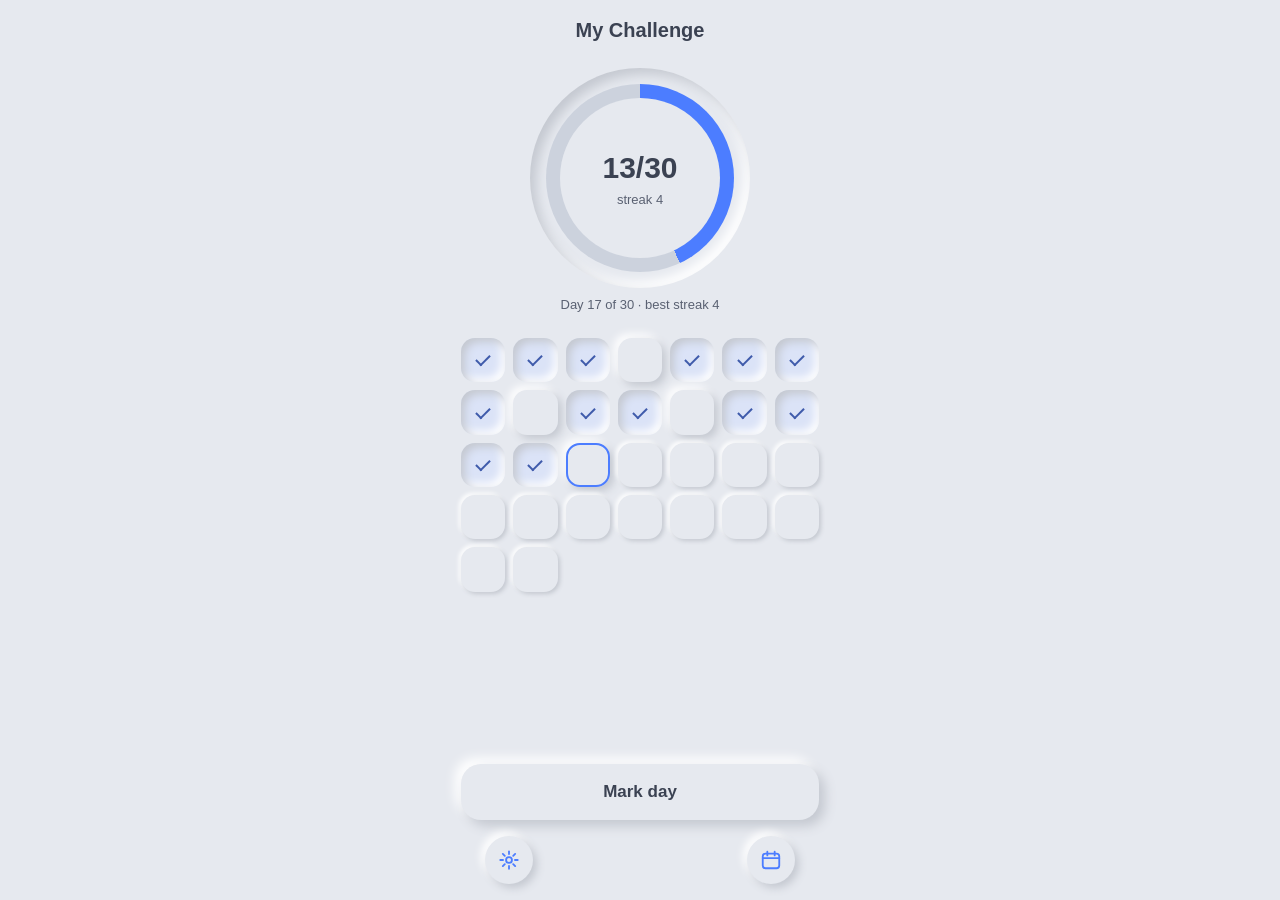
==== index.html @ 33a00a95 "Шаг 1: крейт challenge-tracker, style.css и статичный главный экран style.css написан сразу как наст" ====
<!doctype html>
<html lang="en">
<head>
<meta charset="utf-8">
<meta name="viewport" content="width=device-width, initial-scale=1, viewport-fit=cover">
<title>Challenge Tracker</title>
<link rel="stylesheet" href="style.css">
</head>
<body>

<!-- Шаг 1: статичный макет главного экрана. Данные — те же, что на макете в Pencil:
     старт 25.07.2026, N = 30, сегодня 10.08.2026 (день 17), выполнено 13, пропущены 4, 9, 12.
     На шаге 2 всё внутри <body> заменяется на mount_to_body. -->

<div class="app">
  <h1 class="title">My Challenge</h1>

  <div class="ring-well pressed">
    <div class="ring" style="--p:43">
      <div class="ring-face">
        <div class="ring-count">13/30</div>
        <div class="ring-streak">streak 4</div>
      </div>
    </div>
  </div>

  <p class="sub">Day 17 of 30 · best streak 4</p>

  <div class="grid" style="--cols:7">
    <button class="day done pressed-sm"></button>
    <button class="day done pressed-sm"></button>
    <button class="day done pressed-sm"></button>
    <button class="day raised-sm"></button>
    <button class="day done pressed-sm"></button>
    <button class="day done pressed-sm"></button>
    <button class="day done pressed-sm"></button>
    <button class="day done pressed-sm"></button>
    <button class="day raised-sm"></button>
    <button class="day done pressed-sm"></button>
    <button class="day done pressed-sm"></button>
    <button class="day raised-sm"></button>
    <button class="day done pressed-sm"></button>
    <button class="day done pressed-sm"></button>
    <button class="day done pressed-sm"></button>
    <button class="day done pressed-sm"></button>
    <button class="day today raised-sm"></button>
    <button class="day raised-flat" disabled></button>
    <button class="day raised-flat" disabled></button>
    <button class="day raised-flat" disabled></button>
    <button class="day raised-flat" disabled></button>
    <button class="day raised-flat" disabled></button>
    <button class="day raised-flat" disabled></button>
    <button class="day raised-flat" disabled></button>
    <button class="day raised-flat" disabled></button>
    <button class="day raised-flat" disabled></button>
    <button class="day raised-flat" disabled></button>
    <button class="day raised-flat" disabled></button>
    <button class="day raised-flat" disabled></button>
    <button class="day raised-flat" disabled></button>
  </div>

  <div class="footer">
    <button class="btn raised">Mark day</button>
    <div class="icons">
      <button class="icon-btn raised-sm" aria-label="Settings">
        <svg viewBox="0 0 24 24" fill="none" stroke="currentColor" stroke-width="2" stroke-linecap="round">
          <circle cx="12" cy="12" r="3.2"/>
          <path d="M12 2.5v3M12 18.5v3M2.5 12h3M18.5 12h3M5.3 5.3 7.4 7.4M16.6 16.6l2.1 2.1M18.7 5.3 16.6 7.4M7.4 16.6l-2.1 2.1"/>
        </svg>
      </button>
      <button class="icon-btn raised-sm" aria-label="Calendar">
        <svg viewBox="0 0 24 24" fill="none" stroke="currentColor" stroke-width="2" stroke-linecap="round">
          <rect x="3" y="5" width="18" height="16" rx="3"/>
          <path d="M3 10h18M8 3v4M16 3v4"/>
        </svg>
      </button>
    </div>
  </div>
</div>

</body>
</html>
---- style.css ----
/* Challenge Tracker — неоморфизм, mobile-first. Все решения и обоснования — design.md */

:root {
  --bg: #e6e9ef;
  --fg: #3b4252;
  --fg-muted: #5a6172;
  --accent: #4c7dff;
  --accent-tint: #dbe3f7;
  --accent-ink: #3f5bab;
  --track: #ccd2dd;
  --sh-dark: #c4c8d0;
  --sh-light: #ffffff;
  --r: 20px;
}

/* ── Три размера рельефа. Одна пара 6/12 на клетке 44px съедает саму клетку ── */

.raised      { box-shadow:  6px  6px 12px var(--sh-dark), -6px -6px 12px var(--sh-light); }
.pressed     { box-shadow: inset  6px  6px 12px var(--sh-dark), inset -6px -6px 12px var(--sh-light); }
.raised-sm   { box-shadow:  4px  4px  8px var(--sh-dark), -4px -4px  8px var(--sh-light); }
.pressed-sm  { box-shadow: inset  4px  4px  8px var(--sh-dark), inset -4px -4px  8px var(--sh-light); }
.raised-flat { box-shadow:  2px  2px  4px var(--sh-dark), -2px -2px  4px var(--sh-light); }

/* ── База ── */

* { box-sizing: border-box; }

html, body { margin: 0; }

body {
  background: var(--bg);
  color: var(--fg);
  font: 16px/1.4 -apple-system, "Segoe UI", Roboto, sans-serif;
  -webkit-tap-highlight-color: transparent;
}

button {
  font: inherit;
  color: inherit;
  background: var(--bg);
  border: 0;
  cursor: pointer;
  touch-action: manipulation;
}

.app {
  max-width: 390px;
  min-height: 100dvh;
  margin: 0 auto;
  padding: max(16px, env(safe-area-inset-top)) 16px calc(16px + env(safe-area-inset-bottom));
  display: flex;
  flex-direction: column;
  gap: 24px;
}

.title {
  margin: 0;
  font-size: 20px;
  font-weight: 600;
  text-align: center;
}

/* ── Кольцо. CSS, без SVG: --p приходит инлайн-стилем ── */

.ring-well {
  width: 220px;
  height: 220px;
  margin: 0 auto;
  border-radius: 50%;
  display: grid;
  place-items: center;
}

.ring {
  width: 188px;
  height: 188px;
  border-radius: 50%;
  display: grid;
  place-items: center;
  background: conic-gradient(var(--accent) calc(var(--p) * 1%), var(--track) 0);
}

/* Внутренний круг цвета фона превращает диск в кольцо толщиной 14px */
.ring-face {
  width: 160px;
  height: 160px;
  border-radius: 50%;
  background: var(--bg);
  display: flex;
  flex-direction: column;
  align-items: center;
  justify-content: center;
  gap: 2px;
}

.ring-count  { font-size: 30px; font-weight: 700; }
.ring-streak { font-size: 13px; color: var(--fg-muted); }

.sub {
  margin: -16px 0 0;
  font-size: 13px;
  text-align: center;
  color: var(--fg-muted);
}

/* ── Сетка челленджа. Число колонок от N, клетка всегда квадратная ── */

.grid {
  display: grid;
  grid-template-columns: repeat(var(--cols), 1fr);
  gap: 8px;
}

.grid.dense { gap: 4px; }

.day {
  aspect-ratio: 1;
  border-radius: 14px;
  background: var(--bg);
  display: grid;
  place-items: center;
  padding: 0;
  transition: box-shadow 150ms, transform 150ms, background-color 150ms;
}

.grid.dense .day { border-radius: 4px; }

.day.done { background: var(--accent-tint); }

/* Галочка чистым CSS: второй, независимый от теней признак «сделано» */
.day.done::after,
.btn.marked::before {
  content: "";
  width: 12px;
  height: 6px;
  border-left: 2.5px solid var(--accent-ink);
  border-bottom: 2.5px solid var(--accent-ink);
  transform: rotate(-45deg) translate(1px, -1px);
}

/* На плотных ярусах клетка меньше галочки — остаётся только заливка */
.grid.dense .day.done::after { display: none; }

/* Будущее и всё вне [start, start+N) гасится рельефом (.raised-flat), а не прозрачностью:
   opacity 0.45 на клетке, у которой видна только тень, почти не отличима от пропущенного дня. */

.day.today { outline: 2px solid var(--accent); outline-offset: -2px; }

/* ── Кнопки ── */

.footer {
  margin-top: auto;
  display: flex;
  flex-direction: column;
  gap: 16px;
}

.btn {
  width: 100%;
  height: 56px;
  border-radius: var(--r);
  font-size: 17px;
  font-weight: 600;
  display: flex;
  align-items: center;
  justify-content: center;
  gap: 8px;
  transition: box-shadow 150ms, transform 150ms, background-color 150ms;
}

.btn.marked {
  background: var(--accent-tint);
  color: var(--accent-ink);
}

.btn:disabled { opacity: 0.45; cursor: default; }

/* :active — мгновение, .pressed — состояние. Разведены намеренно */
.btn:not(:disabled):active,
.day:active,
.pill:active,
.icon-btn:active,
.cal-cell:active { transform: scale(0.95); }

.icons {
  display: flex;
  justify-content: space-between;
  padding: 0 24px;
}

.icon-btn {
  width: 48px;
  height: 48px;
  border-radius: 50%;
  display: grid;
  place-items: center;
  color: var(--accent);
  transition: box-shadow 150ms, transform 150ms;
}

.icon-btn svg { width: 22px; height: 22px; }

/* ── Bottom sheet ── */

.backdrop {
  position: fixed;
  inset: 0;
  background: #0f1524a6;
  display: flex;
  align-items: flex-end;
  animation: fade-in 200ms ease-out;
}

.sheet {
  width: 100%;
  max-width: 390px;
  margin: 0 auto;
  max-height: 85dvh;          /* dvh, не vh: иначе клавиатура iOS перекроет поле имени */
  overflow-y: auto;
  background: var(--bg);
  border-radius: 24px 24px 0 0;
  /* Шит висит над затемнением: общей поверхности с фоном нет, пара неоморфных теней
     превратилась бы в грязь. Одна мягкая тень вниз. */
  box-shadow: 0 -6px 28px rgba(0, 0, 0, 0.22);
  padding: 24px 16px calc(24px + env(safe-area-inset-bottom));
  display: flex;
  flex-direction: column;
  gap: 24px;
  animation: sheet-in 250ms ease-out;
}

@keyframes fade-in { from { opacity: 0; } }
@keyframes sheet-in { from { transform: translateY(100%); } }

.sheet-head {
  display: flex;
  align-items: center;
  justify-content: space-between;
}

.sheet-title { margin: 0; font-size: 20px; font-weight: 600; }

/* ── Поля, пилюли ── */

.field { display: flex; flex-direction: column; gap: 8px; }

.field-label { font-size: 13px; color: var(--fg-muted); }

.input {
  height: 48px;
  border: 0;
  border-radius: 14px;
  background: var(--bg);
  color: var(--fg);
  font: 17px/1 -apple-system, "Segoe UI", Roboto, sans-serif;
  padding: 0 16px;
  width: 100%;
}

.input::placeholder { color: var(--fg-muted); }

textarea.input {
  height: 88px;
  padding: 12px 16px;
  line-height: 1.4;
  resize: none;
}

.pills { display: flex; gap: 8px; }

.pill {
  flex: 1;
  height: 44px;
  border-radius: 14px;
  font-size: 15px;
  font-weight: 600;
  transition: box-shadow 150ms, transform 150ms, background-color 150ms;
}

.pill.on {
  background: var(--accent-tint);
  color: var(--accent-ink);
}

.pill-custom { flex: 1.4; padding: 0 12px; height: 44px; }

.hint { font-size: 13px; color: var(--fg-muted); }

/* Инлайн-подтверждение: кнопка на своём месте становится «… ?  Yes  No».
   Ни window.confirm, ни модалки над модалкой. */
.confirm {
  display: flex;
  align-items: center;
  gap: 8px;
  min-height: 56px;
}

.confirm-text { flex: 1; font-size: 15px; font-weight: 600; }

.btn-slim {
  height: 44px;
  min-width: 72px;
  border-radius: 14px;
  font-size: 15px;
  font-weight: 600;
  transition: box-shadow 150ms, transform 150ms, background-color 150ms;
}

.btn-slim.yes { background: var(--accent-tint); color: var(--accent-ink); }

/* ── Календарь ── */

.cal-head {
  display: flex;
  align-items: center;
  justify-content: space-between;
}

.cal-month { font-size: 17px; font-weight: 600; }

.cal-grid {
  display: grid;
  grid-template-columns: repeat(7, 1fr);
  gap: 8px;
}

.cal-dow {
  font-size: 12px;
  color: var(--fg-muted);
  text-align: center;
}

.cal-cell {
  aspect-ratio: 1;
  border-radius: 14px;
  background: var(--bg);
  display: grid;
  place-items: center;
  font-size: 15px;
  padding: 0;
  transition: box-shadow 150ms, transform 150ms, background-color 150ms;
}

/* Заливка выигрывает у диапазона: день из done виден даже выпав из [start, start+N)
   после Start over. Тапабельность отдельно решает is_editable. */
.cal-cell.done { background: var(--accent-tint); color: var(--accent-ink); }

/* Внутри клетки живёт дата, поэтому гасим тень, а не прозрачность:
   opacity увела бы число к контрасту 2.5:1 */
.cal-cell.off { color: var(--fg-muted); }

.cal-cell.today { outline: 2px solid var(--accent); outline-offset: -2px; }

.cal-blank { visibility: hidden; }
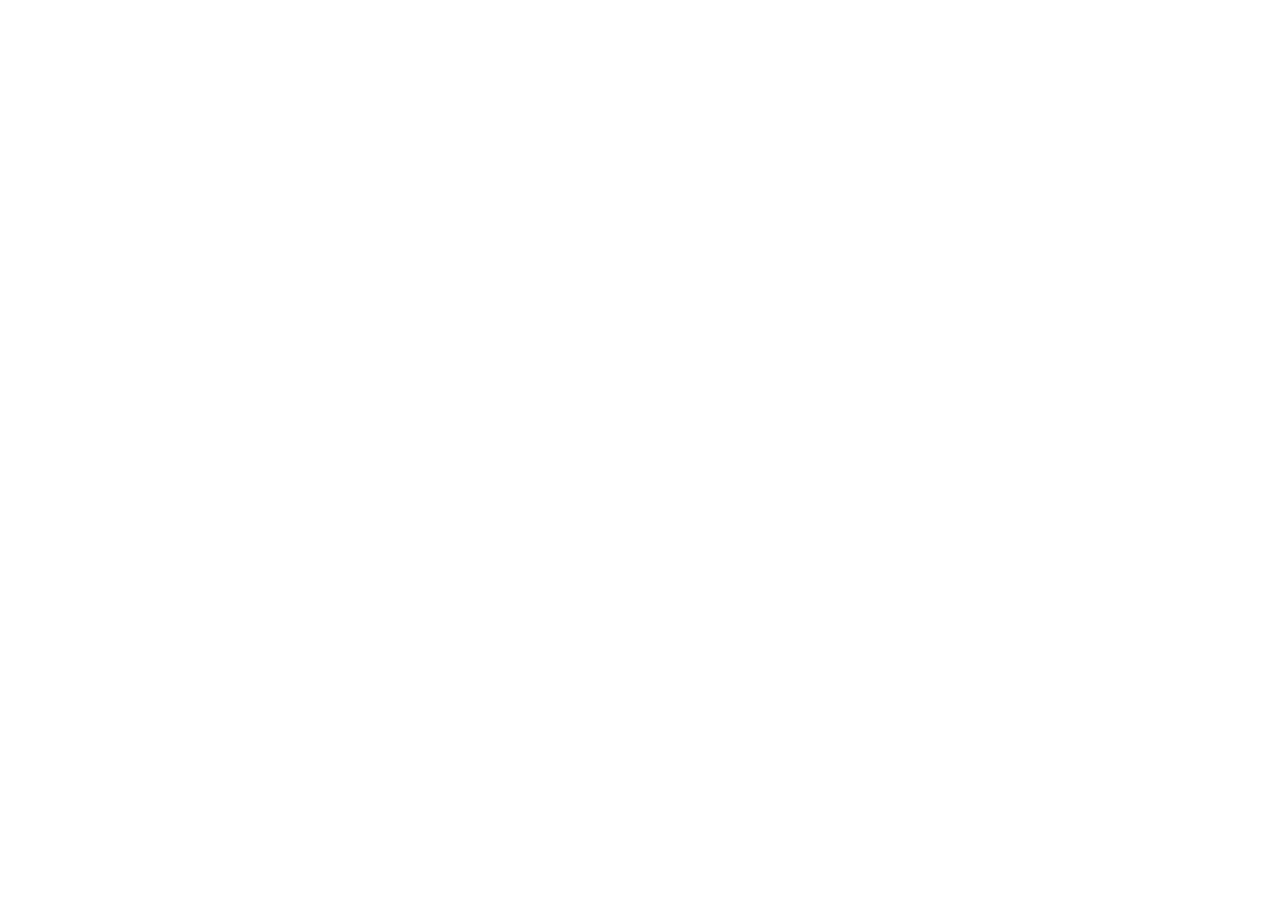
==== commit b05e9009: "Шаги 2-3: Leptos, вся логика, настройки, финиш, экспорт/импорт state.rs — модель и чистая логика, 12" ====
--- a/index.html
+++ b/index.html
@@ -4,79 +4,10 @@
 <meta charset="utf-8">
 <meta name="viewport" content="width=device-width, initial-scale=1, viewport-fit=cover">
 <title>Challenge Tracker</title>
-<link rel="stylesheet" href="style.css">
+<link data-trunk rel="rust" />
+<link data-trunk rel="css" href="style.css" />
+<!-- target-path=".": sw.js обязан лежать в корне, иначе его scope не покроет приложение -->
+<link data-trunk rel="copy-dir" href="public" data-target-path="." />
 </head>
-<body>
-
-<!-- Шаг 1: статичный макет главного экрана. Данные — те же, что на макете в Pencil:
-     старт 25.07.2026, N = 30, сегодня 10.08.2026 (день 17), выполнено 13, пропущены 4, 9, 12.
-     На шаге 2 всё внутри <body> заменяется на mount_to_body. -->
-
-<div class="app">
-  <h1 class="title">My Challenge</h1>
-
-  <div class="ring-well pressed">
-    <div class="ring" style="--p:43">
-      <div class="ring-face">
-        <div class="ring-count">13/30</div>
-        <div class="ring-streak">streak 4</div>
-      </div>
-    </div>
-  </div>
-
-  <p class="sub">Day 17 of 30 · best streak 4</p>
-
-  <div class="grid" style="--cols:7">
-    <button class="day done pressed-sm"></button>
-    <button class="day done pressed-sm"></button>
-    <button class="day done pressed-sm"></button>
-    <button class="day raised-sm"></button>
-    <button class="day done pressed-sm"></button>
-    <button class="day done pressed-sm"></button>
-    <button class="day done pressed-sm"></button>
-    <button class="day done pressed-sm"></button>
-    <button class="day raised-sm"></button>
-    <button class="day done pressed-sm"></button>
-    <button class="day done pressed-sm"></button>
-    <button class="day raised-sm"></button>
-    <button class="day done pressed-sm"></button>
-    <button class="day done pressed-sm"></button>
-    <button class="day done pressed-sm"></button>
-    <button class="day done pressed-sm"></button>
-    <button class="day today raised-sm"></button>
-    <button class="day raised-flat" disabled></button>
-    <button class="day raised-flat" disabled></button>
-    <button class="day raised-flat" disabled></button>
-    <button class="day raised-flat" disabled></button>
-    <button class="day raised-flat" disabled></button>
-    <button class="day raised-flat" disabled></button>
-    <button class="day raised-flat" disabled></button>
-    <button class="day raised-flat" disabled></button>
-    <button class="day raised-flat" disabled></button>
-    <button class="day raised-flat" disabled></button>
-    <button class="day raised-flat" disabled></button>
-    <button class="day raised-flat" disabled></button>
-    <button class="day raised-flat" disabled></button>
-  </div>
-
-  <div class="footer">
-    <button class="btn raised">Mark day</button>
-    <div class="icons">
-      <button class="icon-btn raised-sm" aria-label="Settings">
-        <svg viewBox="0 0 24 24" fill="none" stroke="currentColor" stroke-width="2" stroke-linecap="round">
-          <circle cx="12" cy="12" r="3.2"/>
-          <path d="M12 2.5v3M12 18.5v3M2.5 12h3M18.5 12h3M5.3 5.3 7.4 7.4M16.6 16.6l2.1 2.1M18.7 5.3 16.6 7.4M7.4 16.6l-2.1 2.1"/>
-        </svg>
-      </button>
-      <button class="icon-btn raised-sm" aria-label="Calendar">
-        <svg viewBox="0 0 24 24" fill="none" stroke="currentColor" stroke-width="2" stroke-linecap="round">
-          <rect x="3" y="5" width="18" height="16" rx="3"/>
-          <path d="M3 10h18M8 3v4M16 3v4"/>
-        </svg>
-      </button>
-    </div>
-  </div>
-</div>
-
-</body>
+<body></body>
 </html>
--- a/style.css
+++ b/style.css
@@ -97,11 +97,15 @@
 .ring-streak { font-size: 13px; color: var(--fg-muted); }
 
 .sub {
-  margin: -16px 0 0;
+  margin: 0;
   font-size: 13px;
   text-align: center;
   color: var(--fg-muted);
 }
+
+/* Подтягиваем строку под кольцо только на главном экране: в шите финиша та же строка
+   стоит обычным абзацем */
+.app .sub { margin-top: -16px; }
 
 /* ── Сетка челленджа. Число колонок от N, клетка всегда квадратная ── */
 
@@ -166,6 +170,9 @@
   justify-content: center;
   gap: 8px;
   transition: box-shadow 150ms, transform 150ms, background-color 150ms;
+  /* Export — это <a download>, а не button: без этого он выглядит синей ссылкой с подчёркиванием */
+  color: var(--fg);
+  text-decoration: none;
 }
 
 .btn.marked {
